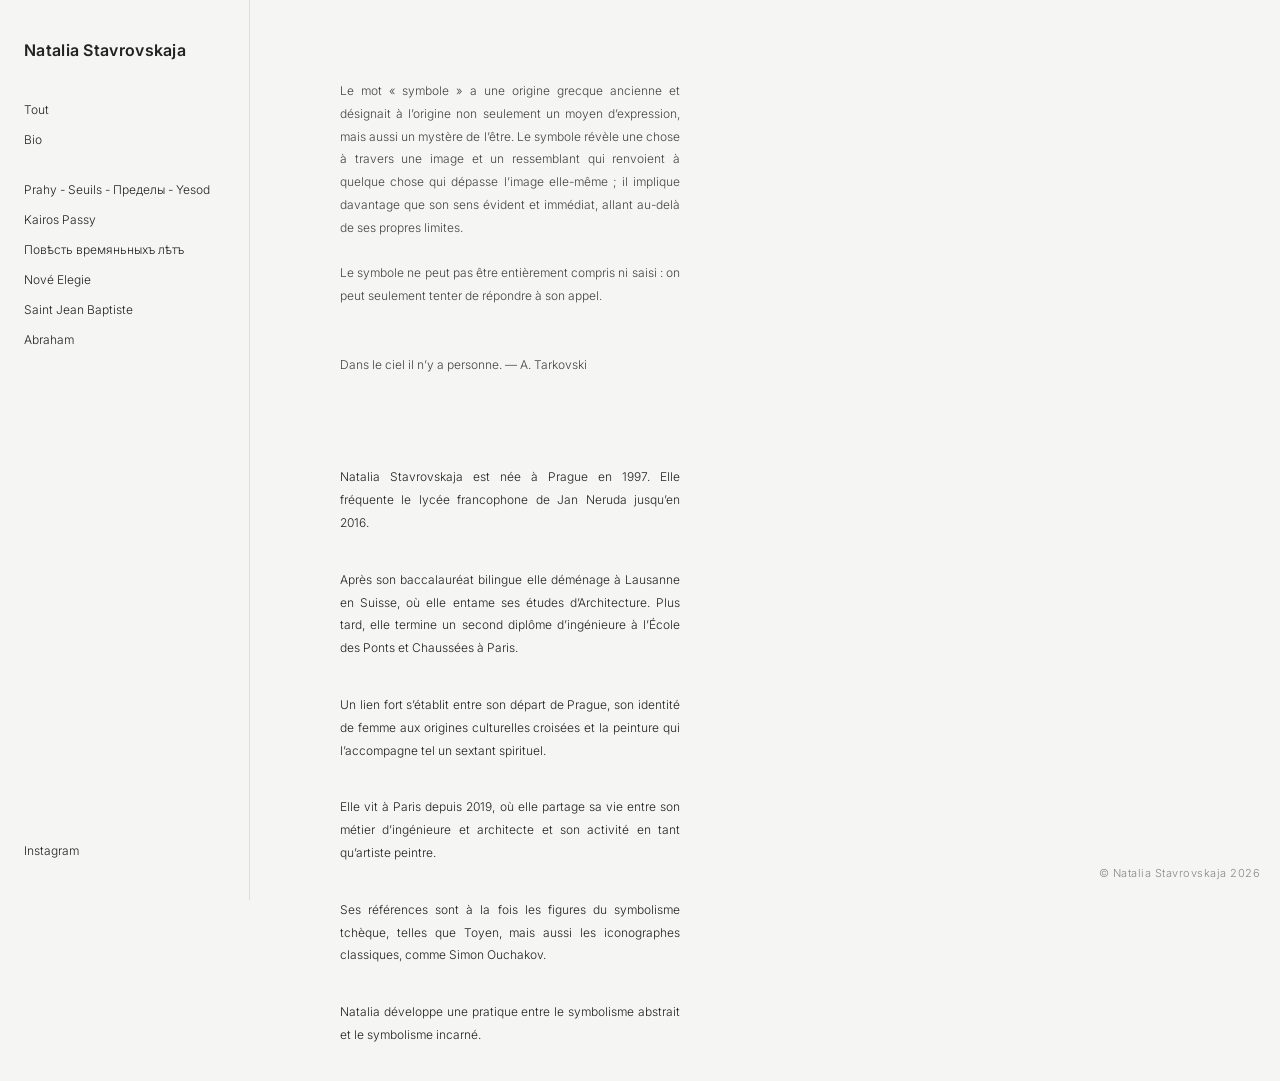
==== bio.html @ 098e58f6 "Update bio.html" ====
<!DOCTYPE html>
<html lang="fr">

<head>

<meta charset="UTF-8">

<meta name="viewport" content="width=device-width, initial-scale=1.0">

<title>Bio — Natalia Stavrovskaja</title>

<link rel="stylesheet" href="style.css">

</head>

<body>

<!-- MENU -->

<nav class="sidebar">

    <div class="sidebar-top">

        <div class="name">
            Natalia Stavrovskaja
        </div>

        <a href="index.html">Tout</a>

        <a href="bio.html">Bio</a>

        <br>

        <a href="oeuvres/serie-1.html"> Prahy - Seuils - Пределы - Yesod </a>

        <a href="oeuvres/serie-2.html"> Kairos Passy </a>
        
        <a href="oeuvres/serie-3.html"> Повѣсть времяньныхъ лѣтъ </a>
        
        <a href="oeuvres/serie-4.html"> Nové Elegie </a>

        <a href="oeuvres/serie-5.html">Saint Jean Baptiste</a>  
              
        <a href="oeuvres/serie-6.html">Abraham</a>

    </div>

    <div class="sidebar-bottom">

        <a href="https://www.instagram.com/natalia.stavrovskaja?igsh=MTN5M3RpOThoamozNw%3D%3D&utm_source=qr" target="_blank">
            Instagram
        </a>

    </div>

</nav>

<!-- CONTENU -->

<div class="bio-content">

    <!-- MANIFESTE -->

<div class="bio-manifesto">

    Le mot « symbole » a une origine grecque ancienne et désignait à l’origine non seulement un moyen d’expression, mais aussi un mystère de l’être. Le symbole révèle une chose à travers une image et un ressemblant qui renvoient à quelque chose qui dépasse l’image elle-même ; il implique davantage que son sens évident et immédiat, allant au-delà de ses propres limites.

    <br><br>

    Le symbole ne peut pas être entièrement compris ni saisi : on peut seulement tenter de répondre à son appel.

    <br><br><br>

    Dans le ciel il n’y a personne.
    — A. Tarkovski

</div>

    <!-- BIO -->

<div class="bio-text">

    <p>
        Natalia Stavrovskaja est née à Prague en 1997. Elle fréquente le lycée francophone de Jan Neruda jusqu’en 2016.
    </p>

    <p>
        Après son baccalauréat bilingue elle déménage à Lausanne en Suisse, où elle entame ses études d’Architecture. Plus tard, elle termine un second diplôme d’ingénieure à l’École des Ponts et Chaussées à Paris.
    </p>

    <p>
        Un lien fort s’établit entre son départ de Prague, son identité de femme aux origines culturelles croisées et la peinture qui l’accompagne tel un sextant spirituel.
    </p>

    <p>
        Elle vit à Paris depuis 2019, où elle partage sa vie entre son métier d’ingénieure et architecte et son activité en tant qu’artiste peintre.
    </p>

    <p>
        Ses références sont à la fois les figures du symbolisme tchèque, telles que Toyen, mais aussi les iconographes classiques, comme Simon Ouchakov.
    </p>

    <p>
        Natalia développe une pratique entre le symbolisme abstrait et le symbolisme incarné.
    </p>

</div>
    
</div>

<footer class="copyright">
© Natalia Stavrovskaja 2026
</footer>
</body>

</html>
---- style.css ----
@import url('https://fonts.googleapis.com/css2?family=Inter:ital,wght@0,300;0,400;1,300&display=swap');

body {
    margin: 0;
    background: #f5f5f3;
    color: #222;
    font-family: 'Inter', sans-serif;
    font-weight: 300;
}

/* MENU LATÉRAL */

.sidebar {
    position: fixed;
    left: 0;
    top: 0;

    width: 250px;
    height: 100vh;

    padding: 40px 24px;

    display: flex;
    flex-direction: column;
    justify-content: space-between;

    border-right: 1px solid #ddd;

    background: #f5f5f3;
    box-sizing: border-box;
}

/* partie haute menu */

.sidebar-top {
    display: flex;
    flex-direction: column;
}

/* nom */

.name {
    font-weight: 600;
    font-size: 16px;
    letter-spacing: 0.3px;

    margin-bottom: 40px;
    line-height: 1.3;
}

/* liens */

.sidebar a {
    text-decoration: none;
    color: #222;

    margin-bottom: 12px;

    font-size: 12px;
    line-height: 1.5;
}

.sidebar a:hover {
    opacity: 0.5;
}

/* instagram */

.sidebar-bottom {
    font-size: 10px;
}

/* CONTENU */

.content {

    margin-left: 260px;

    padding: 60px 80px 140px 80px;

    max-width: 1400px;

    box-sizing: border-box;
}

/* TITRES */

h1 {
    font-size: 20px;
    font-weight: 300;
    margin-bottom: 40px;
}

h2 {
    font-size: 12px;
    font-weight: 400;
    margin-top: 0;
    margin-bottom: 20px;
}

/* TEXTES */

p {
    font-size: 10px;
    line-height: 1.8;
}

/* STRUCTURE OEUVRES */

.artwork {
    display: grid;

    grid-template-columns: minmax(0, 1fr) 180px;

    gap: 80px;

    align-items: start;

    margin-bottom: 220px;
}

/* IMAGES */

.images {

    display: flex;

    flex-wrap: wrap;

    justify-content: center;

    align-items: flex-start;

    gap: 18px;

    width: 100%;
}

.images > div {

    flex: 1 1 0;

    min-width: 0;
}

.images img {
    width: 100%;
    display: block;
    cursor: pointer;
}

/* TEXTE À DROITE */

.info {
    font-size: 10px;
    line-height: 1.7;
    max-width: 180px;
}

/* CARTOUCHE */

.caption {
    margin-top: 12px;

    font-size: 12px;
    line-height: 1.5;

    font-style: italic;
}

/* INTRO */

.serie-intro {

    margin-bottom: 180px;
}

/* citation haut */

.intro-quote-top {

    width: 100%;

    max-width: 780px;

    margin: 0 auto 45px auto;

    position: relative;

    left: -130px;

    text-align: center;

    font-size: 9px;

    letter-spacing: 0.3px;

    opacity: 0.5;
}

/* structure */

.intro-grid {

    position: relative;

    width: 100%;

    max-width: 780px;

    margin: 0 auto;

    min-height: 420px;
    
    left: -120px;
}

/* CENTRE */

.intro-center {

    width: 240px;

    margin: 0 auto;

    text-align: left;
}

/* image */

.intro-center img {

    width: 100%;

    display: block;

    margin-bottom: 18px;
}

/* texte central */

.intro-text {

    font-size: 12px;

    line-height: 1.7;

    font-style: italic;

    margin-bottom: 28px;
    
    text-align: justify;

    hyphens: auto;
}

/* caption */

.intro-caption {

    text-align: center;

    font-size: 12px;

    line-height: 1.6;

    font-style: italic;
}

/* TEXTE GAUCHE */

.intro-left {

    position: absolute;

    left: -40px;

    top: 150px;

    width: 260px;

    font-size: 10px;

    line-height: 1.5;

    font-style: italic;
}

/* DATE DROITE */

.intro-right {

    position: absolute;

    right: -40px;

    top: 150px;

    width: 260px;

    text-align: right;

    font-size: 10px;

    font-style: italic;
}

/* BIO */

.bio-content {

    margin-left: 340px;

    padding-top: 80px;

    padding-right: 80px;

    max-width: 420px;

    box-sizing: border-box;
}

.bio-manifesto {

    margin-bottom: 90px;

    font-size: 12px;

    line-height: 1.9;

    text-align: justify;

    hyphens: auto;

    color: #444;
}

.bio-text {

    text-align: justify;

    hyphens: auto;
}

.bio-text p {

    font-size: 12px;

    line-height: 1.9;

    margin-bottom: 34px;
}

/* LIGHTBOX */

.lightbox {

    position: fixed;

    top: 0;
    left: 0;

    width: 100%;
    height: 100%;

    background: rgba(0,0,0,0.92);

    display: none;

    justify-content: center;
    align-items: center;

    z-index: 9999;
}

.lightbox img {

    max-width: 95%;
    max-height: 95%;

    object-fit: contain;
}

/* COPYRIGHT */

.copyright {

    position: fixed;

    bottom: 20px;
    right: 20px;

    font-size: 11px;

    color: #888;

    letter-spacing: 0.5px;
}

/* RESPONSIVE */

@media screen and (max-width: 900px) {

    .sidebar {

        position: relative;

        width: 100%;

        height: auto;

        border-right: none;

        border-bottom: 1px solid #ddd;

        padding: 24px;
    }

    .content {

        margin-left: 0;

        padding: 30px 20px 80px 20px;

        max-width: 100%;
    }

    .artwork {

        grid-template-columns: 1fr;

        gap: 30px;
    }

    .intro-grid {

        position: relative;

        display: flex;

        flex-direction: column;

        align-items: center;

        gap: 30px;

        left: 0;

        min-height: auto;
    }

    .intro-left,
    .intro-right {

        position: relative;

        width: auto;

        top: auto;

        left: auto;

        right: auto;

        text-align: center;

        white-space: normal;
    }

    .intro-center {

        width: 100%;

        max-width: 280px;
    }

    .images {

        grid-template-columns: 1fr;
    }

    .bio-content {

        margin-left: 0;

        padding: 40px 24px 80px 24px;

        max-width: 100%;
    }

    .bio-manifesto {

        font-size: 11px;

        line-height: 1.9;

        margin-bottom: 60px;
    }

    .bio-text p {

        font-size: 11px;

        line-height: 1.9;

        margin-bottom: 28px;
    }

    .copyright {

        position: relative;

        bottom: auto;
        right: auto;

        padding: 0 24px 30px 24px;
    }
}
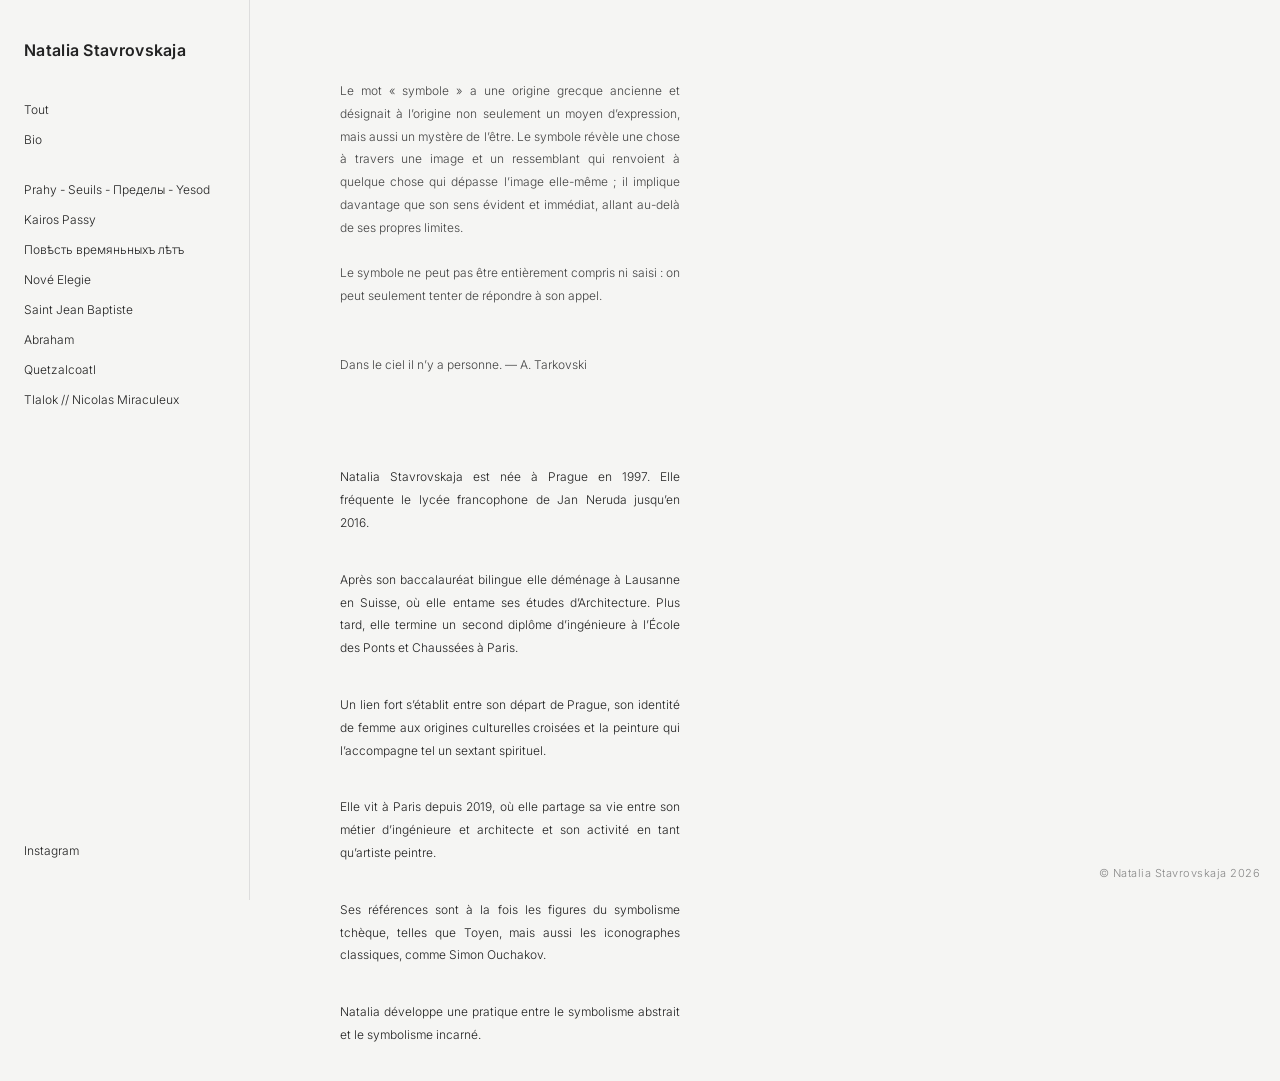
==== commit c9716155: "Update bio.html" ====
--- a/bio.html
+++ b/bio.html
@@ -42,6 +42,10 @@
         <a href="oeuvres/serie-5.html">Saint Jean Baptiste</a>  
               
         <a href="oeuvres/serie-6.html">Abraham</a>
+        
+        <a href="oeuvres/serie-7.html">Quetzalcoatl</a>
+        
+        <a href="oeuvres/serie-8.html">Tlalok // Nicolas Miraculeux</a>
 
     </div>
 
--- a/style.css
+++ b/style.css
@@ -449,6 +449,21 @@
         min-height: auto;
     }
 
+        .intro-quote-top {
+    
+        font-size: 12px;
+    
+        line-height: 1.6;
+    
+        text-align: center;
+    
+        white-space: normal;
+    
+        padding: 0 20px;
+    
+        max-width: 100%;
+    }
+
     .intro-left,
     .intro-right {
 
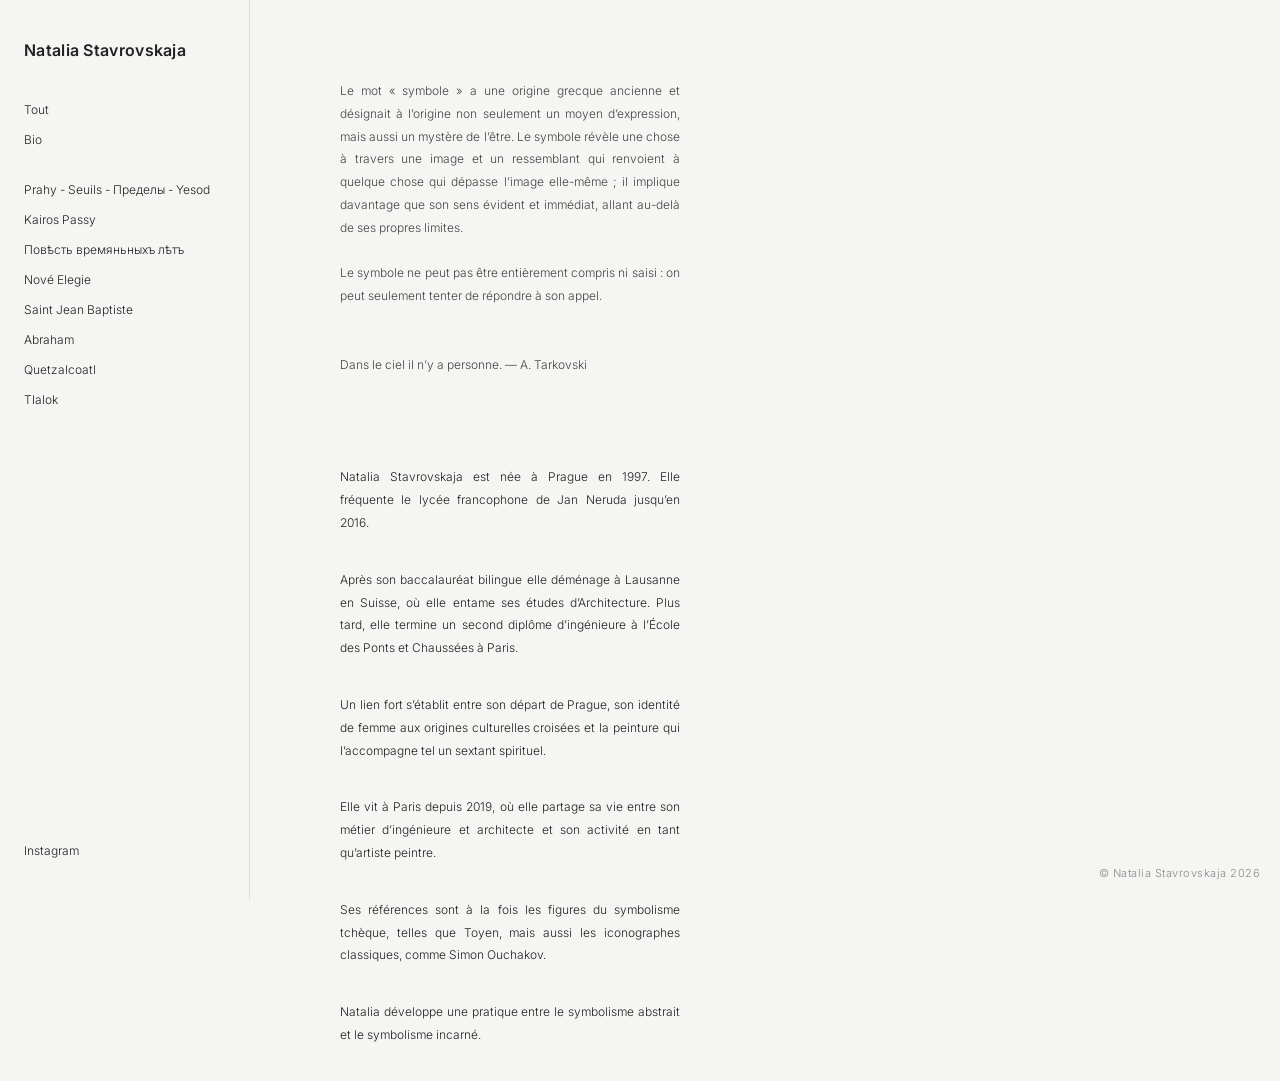
==== commit 02aa7220: "Update bio.html" ====
--- a/bio.html
+++ b/bio.html
@@ -45,7 +45,7 @@
         
         <a href="oeuvres/serie-7.html">Quetzalcoatl</a>
         
-        <a href="oeuvres/serie-8.html">Tlalok // Nicolas Miraculeux</a>
+        <a href="oeuvres/serie-8.html">Tlalok</a>
 
     </div>
 
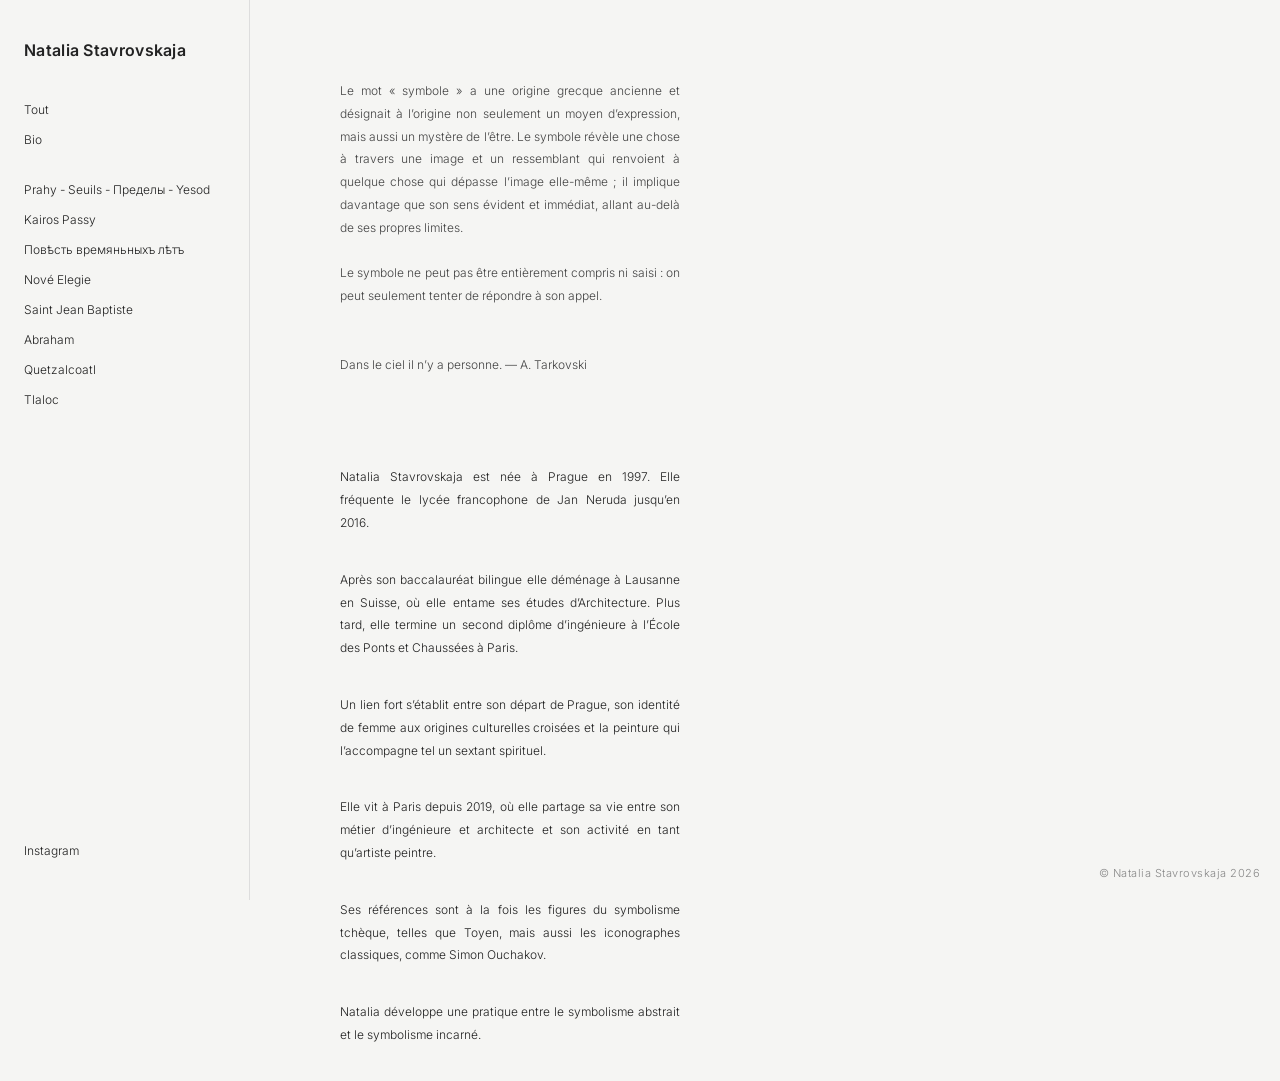
==== commit d0d07c64: "Update bio.html" ====
--- a/bio.html
+++ b/bio.html
@@ -45,7 +45,7 @@
         
         <a href="oeuvres/serie-7.html">Quetzalcoatl</a>
         
-        <a href="oeuvres/serie-8.html">Tlalok</a>
+        <a href="oeuvres/serie-8.html">Tlaloc</a>
 
     </div>
 
--- a/style.css
+++ b/style.css
@@ -254,6 +254,32 @@
     hyphens: auto;
 }
 
+.intro-text.poem {
+
+    text-align: center;
+
+    hyphens: none;
+
+    line-height: 2;
+
+    margin-bottom: 36px;
+}
+
+.poem-source {
+
+    margin-top: 20px;
+
+    font-size: 9px;
+
+    text-transform: uppercase;
+
+    letter-spacing: 0.12em;
+
+    color: #777;
+
+    font-style: normal;
+}
+
 /* caption */
 
 .intro-caption {
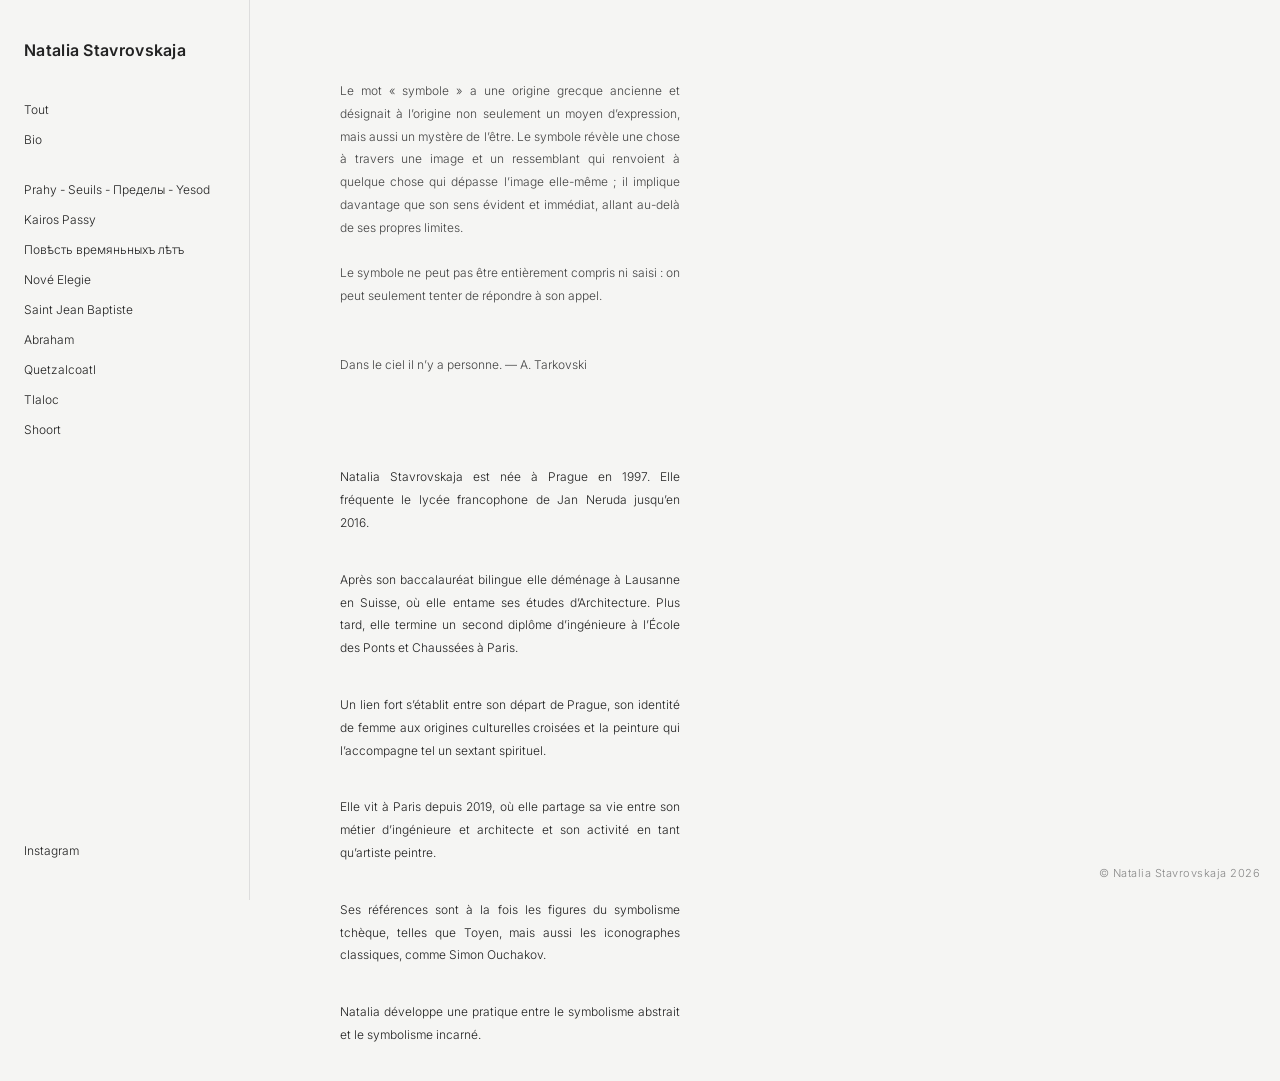
==== commit 042f88bb: "Update bio.html" ====
--- a/bio.html
+++ b/bio.html
@@ -46,6 +46,8 @@
         <a href="oeuvres/serie-7.html">Quetzalcoatl</a>
         
         <a href="oeuvres/serie-8.html">Tlaloc</a>
+
+        <a href="oeuvres/serie-9.html">Shoort</a>
 
     </div>
 
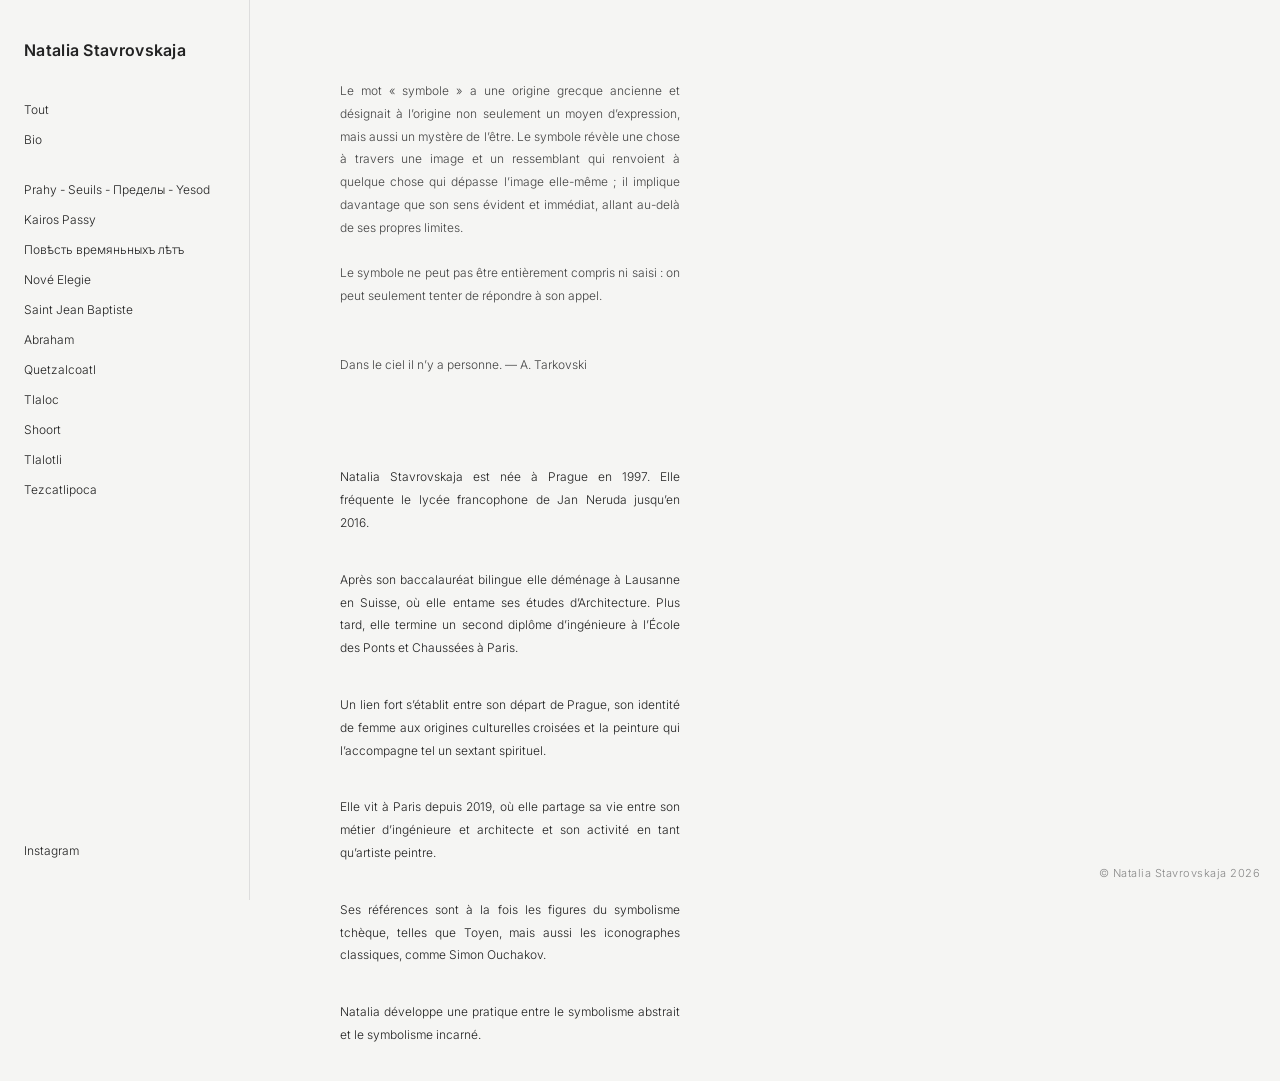
==== commit 37492bf0: "Update bio.html" ====
--- a/bio.html
+++ b/bio.html
@@ -48,6 +48,10 @@
         <a href="oeuvres/serie-8.html">Tlaloc</a>
 
         <a href="oeuvres/serie-9.html">Shoort</a>
+
+        <a href="oeuvres/serie-10.html">Tlalotli</a>
+
+        <a href="oeuvres/serie-11.html">Tezcatlipoca</a>
 
     </div>
 
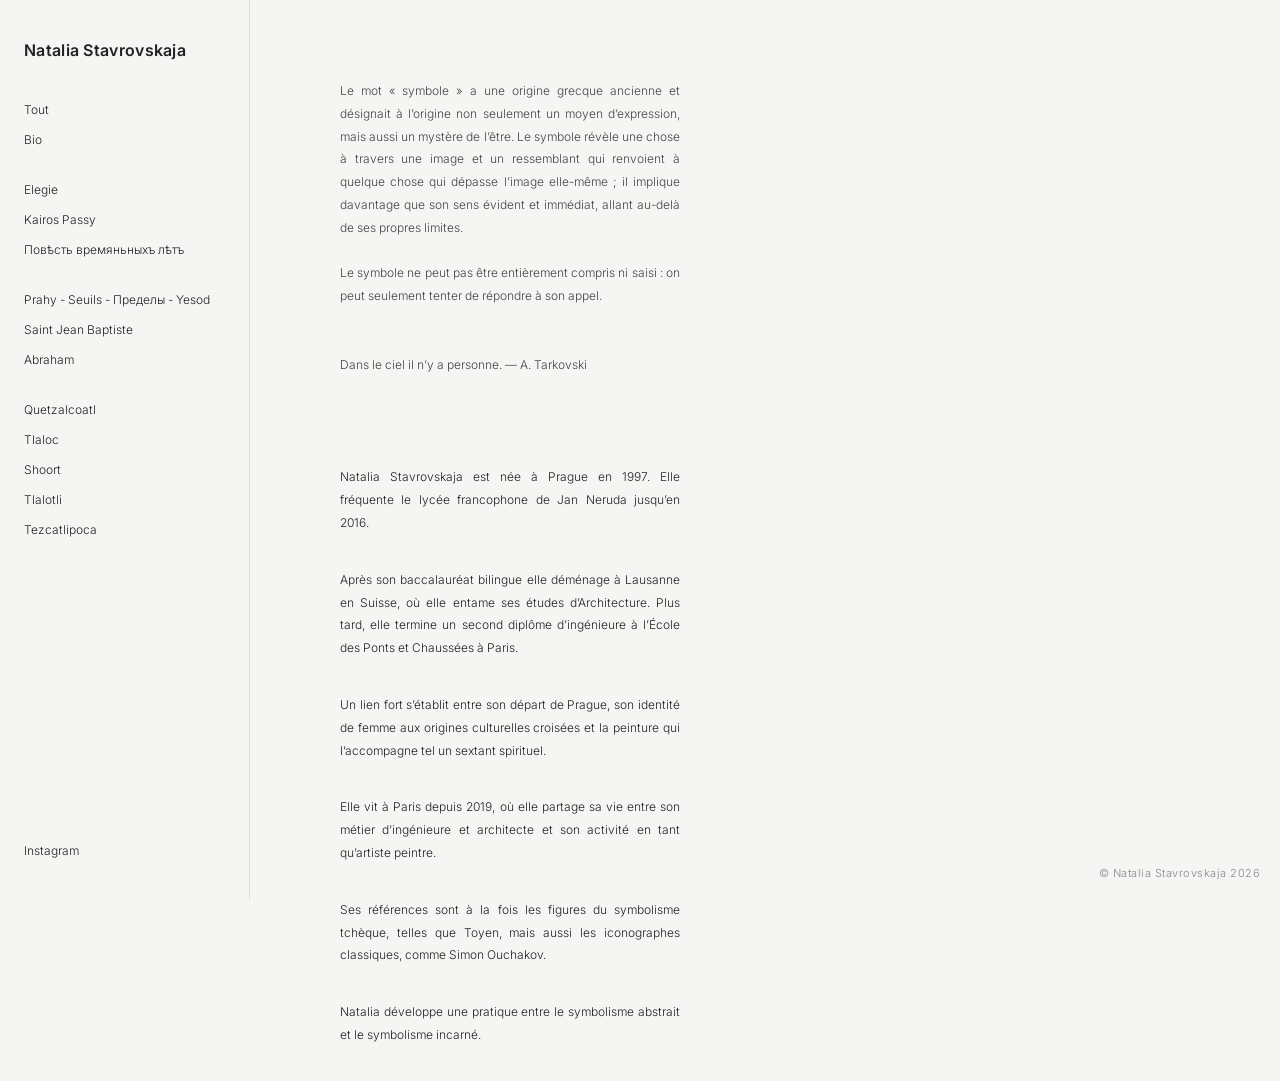
==== commit 9b97860a: "Update bio.html" ====
--- a/bio.html
+++ b/bio.html
@@ -31,17 +31,21 @@
 
         <br>
 
-        <a href="oeuvres/serie-1.html"> Prahy - Seuils - Пределы - Yesod </a>
+        <a href="oeuvres/serie-4.html"> Elegie </a>
 
         <a href="oeuvres/serie-2.html"> Kairos Passy </a>
         
         <a href="oeuvres/serie-3.html"> Повѣсть времяньныхъ лѣтъ </a>
         
-        <a href="oeuvres/serie-4.html"> Nové Elegie </a>
+        <br>
+        
+        <a href="oeuvres/serie-1.html"> Prahy - Seuils - Пределы - Yesod </a>
 
         <a href="oeuvres/serie-5.html">Saint Jean Baptiste</a>  
               
         <a href="oeuvres/serie-6.html">Abraham</a>
+        
+        <br>
         
         <a href="oeuvres/serie-7.html">Quetzalcoatl</a>
         
@@ -52,7 +56,7 @@
         <a href="oeuvres/serie-10.html">Tlalotli</a>
 
         <a href="oeuvres/serie-11.html">Tezcatlipoca</a>
-
+<br>
     </div>
 
     <div class="sidebar-bottom">
--- a/style.css
+++ b/style.css
@@ -6,6 +6,46 @@
     color: #222;
     font-family: 'Inter', sans-serif;
     font-weight: 300;
+}
+
+/* ACTU */
+
+.actualite-title {
+    font-weight: 700 !important;
+    font-size: inherit;
+    margin-bottom: 30px;
+}
+
+.actualite {
+    font-weight: bold;
+    margin-bottom: 80px;
+}
+
+.actualite-text {
+    font-size: 10px;
+    line-height: 1.7;
+    text-align: left;
+    width: 280px;
+    padding-top: 5px;
+}
+
+.actualite-poster {
+    width: 280px;
+    margin: 0;
+}
+
+.actualite-poster img {
+    display: block;
+    width: 100%;
+    height: auto;
+}
+
+.actualite-content {
+    display: flex;
+    flex-direction: row;
+    align-items: flex-start;
+    justify-content: center;
+    gap: 30px;
 }
 
 /* MENU LATÉRAL */
@@ -557,3 +597,158 @@
         padding: 0 24px 30px 24px;
     }
 }
+
+
+
+/* HOMEPAGE — GRILLE RÉGULIÈRE */
+
+.index-content {
+    max-width: 1600px;
+}
+
+.index-intro {
+    max-width: 620px;
+    margin-bottom: 80px;
+}
+
+.index-intro p {
+    font-size: 10px;
+    line-height: 1.8;
+    margin: 0 0 18px 0;
+}
+
+/*
+ * Toutes les œuvres occupent exactement la même cellule.
+ * 4 colonnes + hauteur fixe = grille régulière.
+ * L'image est recadrée avec object-fit: cover : le navigateur
+ * agrandit/réduit l'image juste ce qu'il faut pour remplir la cellule,
+ * en conservant ses proportions et en retirant seulement ce qui dépasse.
+ */
+.index-gallery {
+    display: grid;
+    grid-template-columns: repeat(4, minmax(0, 1fr));
+    gap: 3px;
+    width: 100%;
+}
+
+.gallery-item {
+    position: relative;
+    display: block;
+    width: 100%;
+    height: 420px;
+    overflow: hidden;
+    text-decoration: none;
+    color: #222;
+    z-index: 1;
+}
+
+.gallery-item img {
+    display: block;
+    width: 100%;
+    height: 100%;
+    margin: 0;
+    object-fit: cover;
+    object-position: center center;
+    transform: scale(1);
+    transform-origin: center center;
+    transition:
+        transform 450ms cubic-bezier(.2,.7,.2,1);
+    will-change: transform;
+}
+
+.gallery-item:hover,
+.gallery-item:focus-visible {
+    z-index: 20;
+}
+
+.gallery-item:hover img,
+.gallery-item:focus-visible img {
+    transform: scale(1.045);
+}
+
+.gallery-label {
+    position: absolute;
+    left: 0;
+    bottom: 0;
+    width: 100%;
+    box-sizing: border-box;
+    padding: 14px 12px 11px;
+    display: flex;
+    flex-direction: column;
+    gap: 3px;
+    background: linear-gradient(to top, rgba(0,0,0,.52), transparent);
+    color: white;
+    opacity: 0;
+    transform: translateY(4px);
+    transition: opacity 300ms ease, transform 300ms ease;
+    pointer-events: none;
+}
+
+.gallery-label span {
+    font-size: 10px;
+    line-height: 1.3;
+    text-shadow:
+        0 0 4px rgba(255,255,255,.95),
+        0 0 10px rgba(255,255,255,.75);
+}
+
+.gallery-label small {
+    font-size: 8px;
+    line-height: 1.3;
+    opacity: .8;
+}
+
+.gallery-item:hover .gallery-label,
+.gallery-item:focus-visible .gallery-label {
+    opacity: 1;
+    transform: translateY(0);
+}
+
+/* Tablette */
+@media screen and (max-width: 900px) {
+
+    .index-gallery {
+        grid-template-columns: repeat(3, minmax(0, 1fr));
+        gap: 3px;
+    }
+
+    .gallery-item {
+        height: 360px;
+    }
+}
+
+/* Smartphone : deux colonnes, toujours avec des cellules verticales */
+@media screen and (max-width: 600px) {
+
+    .index-intro {
+        margin-bottom: 55px;
+    }
+
+    .index-gallery {
+        grid-template-columns: repeat(2, minmax(0, 1fr));
+        gap: 2px;
+    }
+
+    .gallery-item {
+        height: 300px;
+    }
+
+    .gallery-item:hover img,
+    .gallery-item:focus-visible img {
+        transform: none;
+    }
+
+    .gallery-label {
+        opacity: 1;
+        transform: none;
+        padding: 10px 8px 8px;
+    }
+
+    .gallery-label span {
+        font-size: 9px;
+    }
+
+    .gallery-label small {
+        font-size: 7px;
+    }
+}
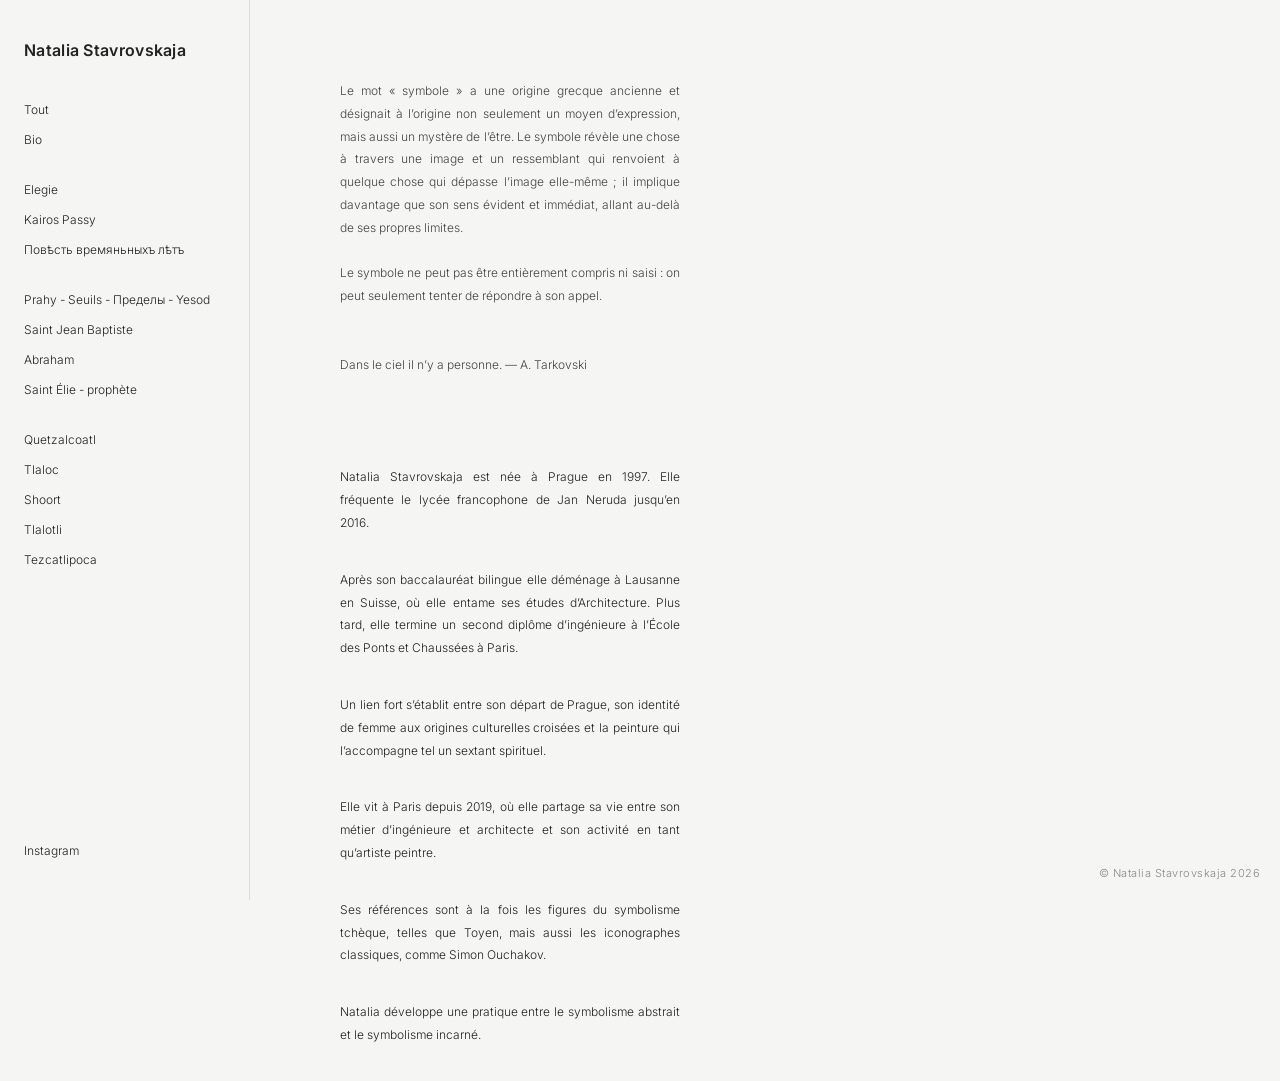
==== commit badf2307: "Update bio.html" ====
--- a/bio.html
+++ b/bio.html
@@ -44,6 +44,8 @@
         <a href="oeuvres/serie-5.html">Saint Jean Baptiste</a>  
               
         <a href="oeuvres/serie-6.html">Abraham</a>
+        
+        <a href="oeuvres/serie-12.html">Saint Élie - prophète</a>
         
         <br>
         
